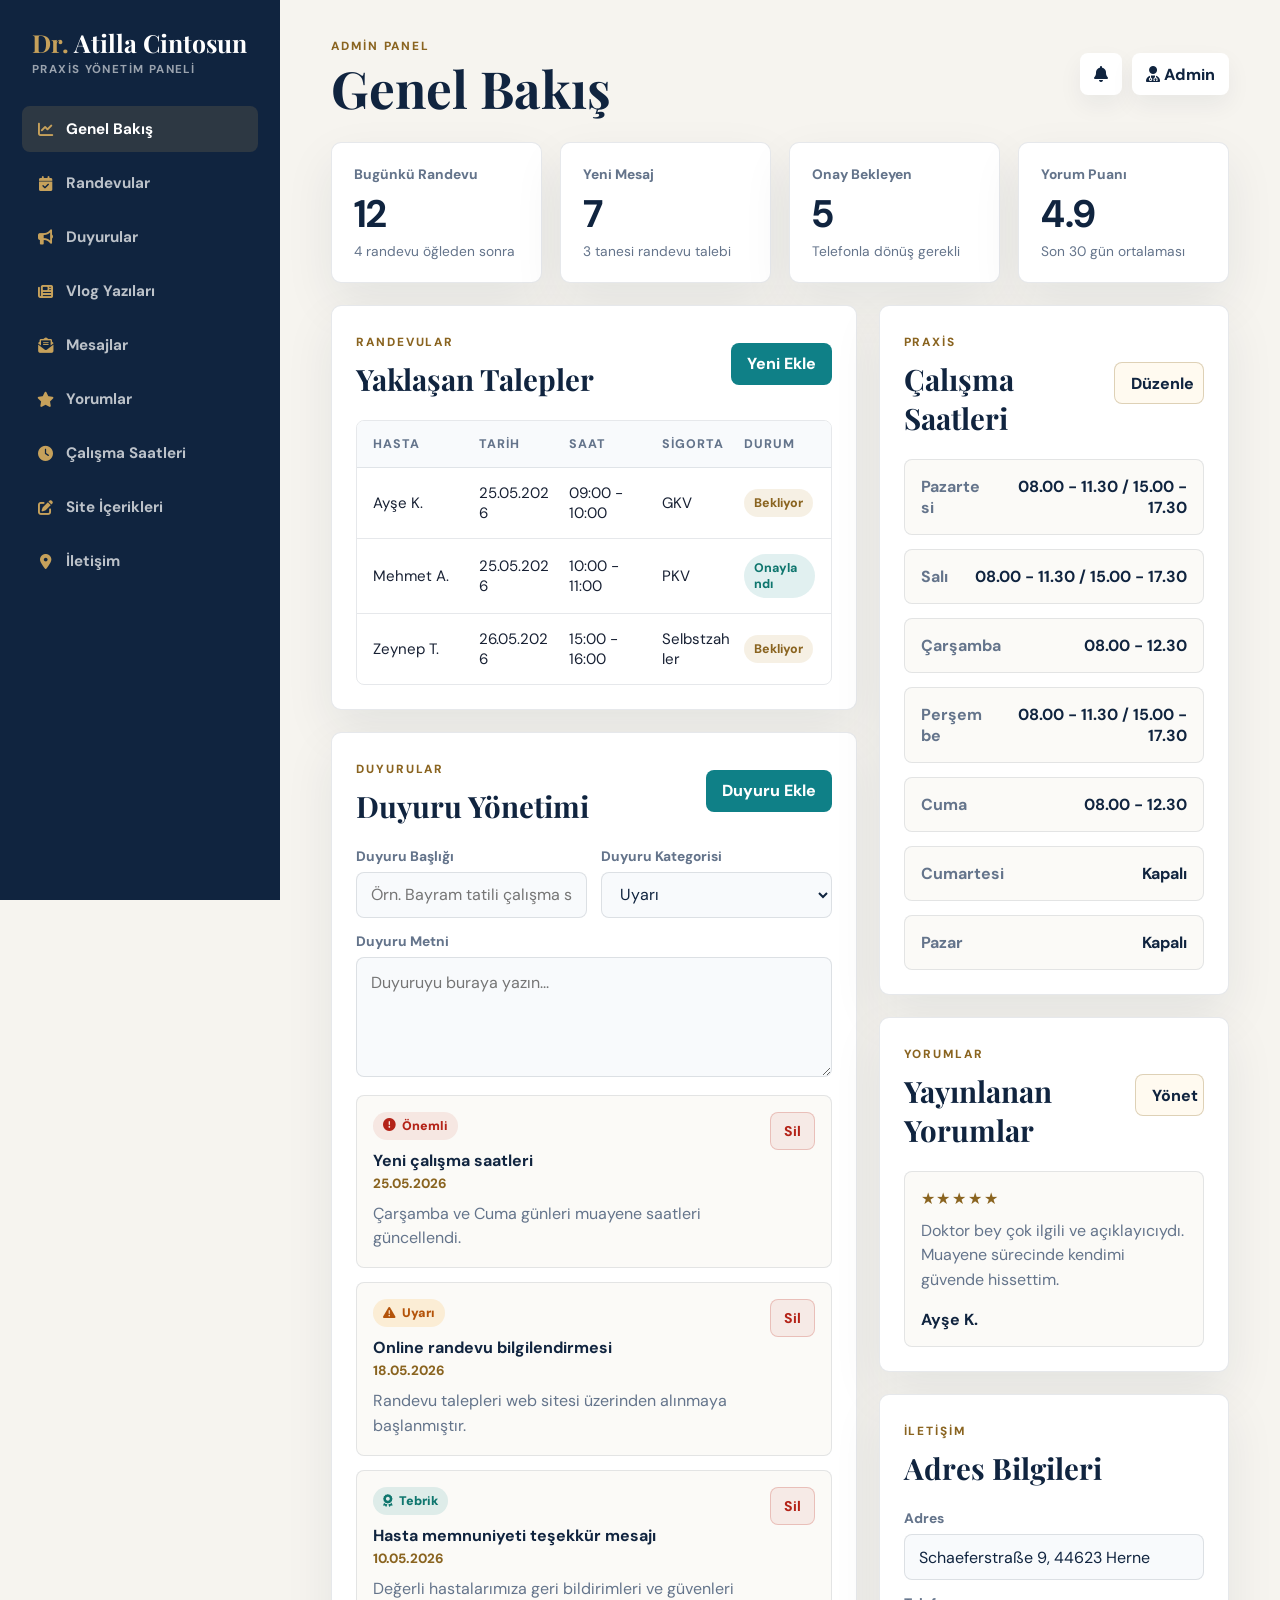
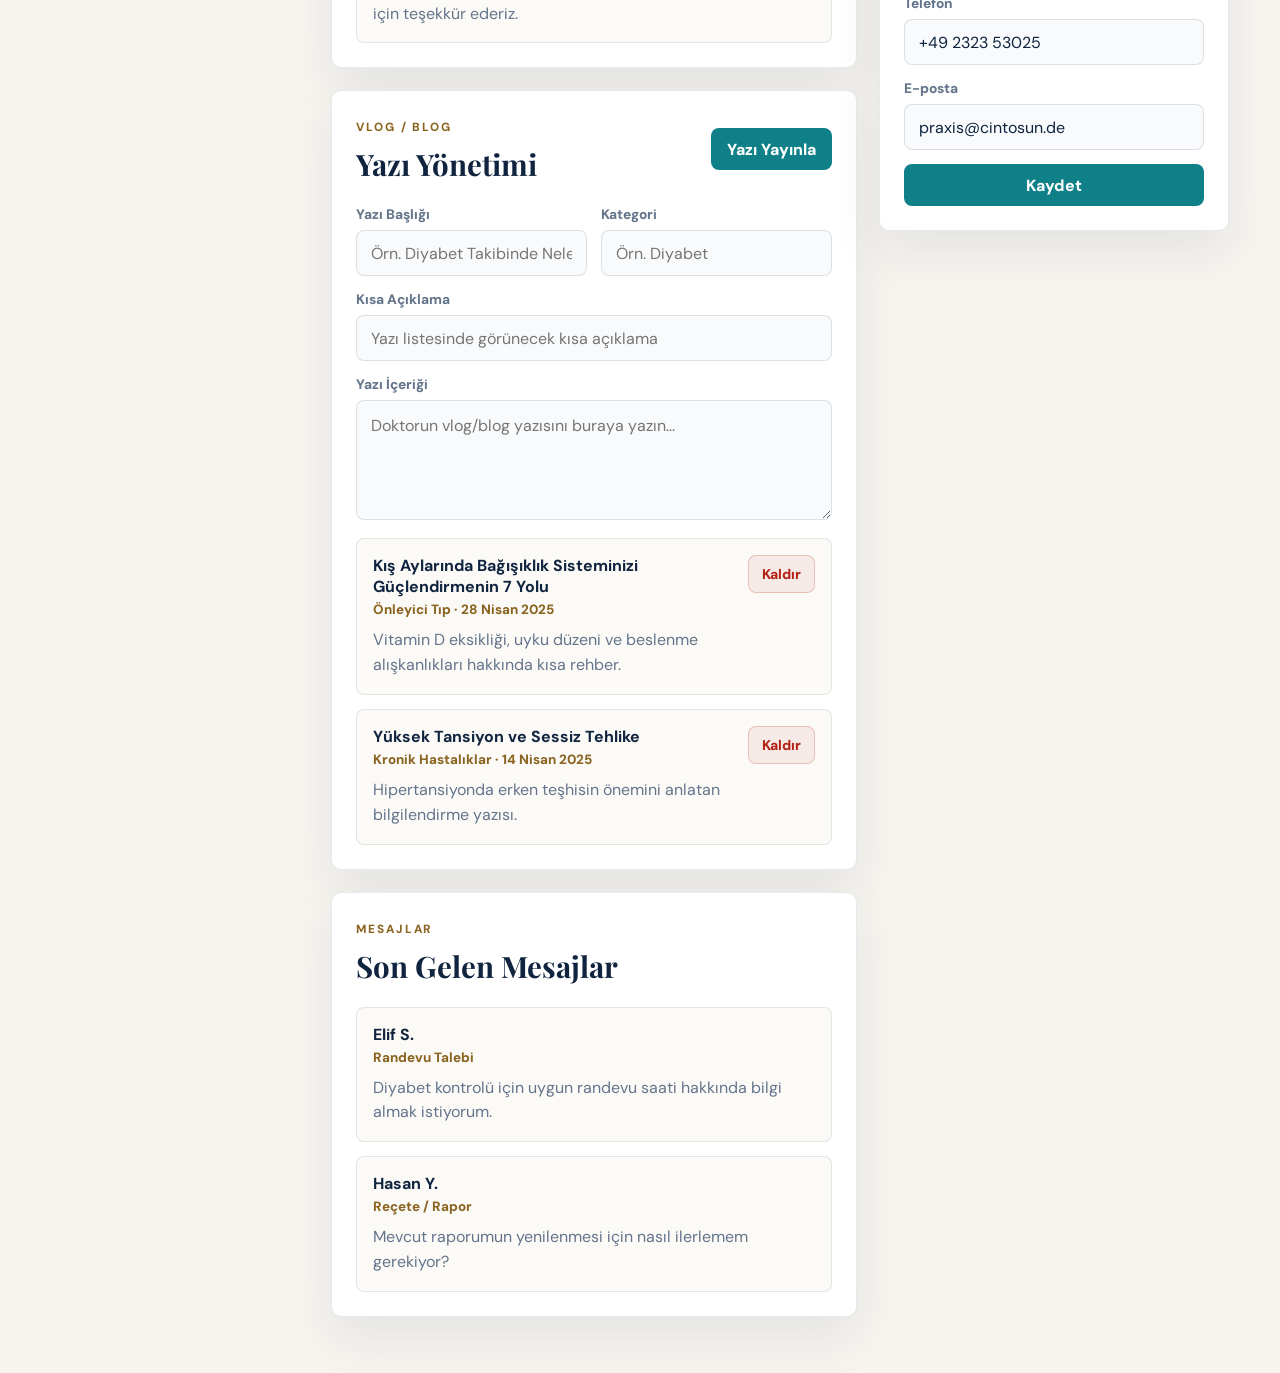
==== adminpanel.html @ 732e3dc1 "Add files via upload" ====
<!DOCTYPE html>
<html lang="tr">
<head>
  <meta charset="UTF-8">
  <meta name="viewport" content="width=device-width, initial-scale=1.0">
  <title>Admin Panel - Dr. Atilla Cintosun</title>
  <link rel="preconnect" href="https://fonts.googleapis.com">
  <link rel="preconnect" href="https://fonts.gstatic.com" crossorigin>
  <link href="https://fonts.googleapis.com/css2?family=Playfair+Display:wght@600;700&family=DM+Sans:wght@400;500;600;700;800&display=swap" rel="stylesheet">
  <link rel="stylesheet" href="https://cdnjs.cloudflare.com/ajax/libs/font-awesome/6.5.0/css/all.min.css">
  <link rel="stylesheet" href="css/adminpanel.css">
</head>
<body>
  <aside class="admin-sidebar">
    <a class="admin-brand" href="#">
      <span>Dr.</span>
      Atilla Cintosun
      <small>Praxis Yönetim Paneli</small>
    </a>

    <nav class="admin-nav" aria-label="Admin navigasyon">
      <a class="active" href="#dashboard"><i class="fa fa-chart-line"></i> Genel Bakış</a>
      <a href="#appointments"><i class="fa fa-calendar-check"></i> Randevular</a>
      <a href="#announcements"><i class="fa fa-bullhorn"></i> Duyurular</a>
      <a href="#vlog-admin"><i class="fa fa-newspaper"></i> Vlog Yazıları</a>
      <a href="#messages"><i class="fa fa-envelope-open-text"></i> Mesajlar</a>
      <a href="#reviews"><i class="fa fa-star"></i> Yorumlar</a>
      <a href="#hours"><i class="fa fa-clock"></i> Çalışma Saatleri</a>
      <a href="#content"><i class="fa fa-pen-to-square"></i> Site İçerikleri</a>
      <a href="#contact"><i class="fa fa-location-dot"></i> İletişim</a>
    </nav>
  </aside>

  <main class="admin-main">
    <header class="admin-topbar">
      <div>
        <span class="admin-kicker">Admin Panel</span>
        <h1>Genel Bakış</h1>
      </div>

      <div class="admin-actions">
        <button type="button"><i class="fa fa-bell"></i></button>
        <button type="button"><i class="fa fa-user-doctor"></i> Admin</button>
      </div>
    </header>

    <section class="stats-grid" id="dashboard">
      <article class="stat-card">
        <span>Bugünkü Randevu</span>
        <strong>12</strong>
        <small>4 randevu öğleden sonra</small>
      </article>

      <article class="stat-card">
        <span>Yeni Mesaj</span>
        <strong>7</strong>
        <small>3 tanesi randevu talebi</small>
      </article>

      <article class="stat-card">
        <span>Onay Bekleyen</span>
        <strong>5</strong>
        <small>Telefonla dönüş gerekli</small>
      </article>

      <article class="stat-card">
        <span>Yorum Puanı</span>
        <strong>4.9</strong>
        <small>Son 30 gün ortalaması</small>
      </article>
    </section>

    <section class="admin-layout">
      <div class="admin-column">
        <section class="panel-card" id="appointments">
          <div class="panel-header">
            <div>
              <span class="admin-kicker">Randevular</span>
              <h2>Yaklaşan Talepler</h2>
            </div>
            <button type="button" class="admin-primary">Yeni Ekle</button>
          </div>

          <div class="appointment-table">
            <div class="table-row table-head">
              <span>Hasta</span>
              <span>Tarih</span>
              <span>Saat</span>
              <span>Sigorta</span>
              <span>Durum</span>
            </div>
            <div class="table-row">
              <span>Ayşe K.</span>
              <span>25.05.2026</span>
              <span>09:00 - 10:00</span>
              <span>GKV</span>
              <span class="status pending">Bekliyor</span>
            </div>
            <div class="table-row">
              <span>Mehmet A.</span>
              <span>25.05.2026</span>
              <span>10:00 - 11:00</span>
              <span>PKV</span>
              <span class="status approved">Onaylandı</span>
            </div>
            <div class="table-row">
              <span>Zeynep T.</span>
              <span>26.05.2026</span>
              <span>15:00 - 16:00</span>
              <span>Selbstzahler</span>
              <span class="status pending">Bekliyor</span>
            </div>
          </div>
        </section>

        <section class="panel-card" id="announcements">
          <div class="panel-header">
            <div>
              <span class="admin-kicker">Duyurular</span>
              <h2>Duyuru Yönetimi</h2>
            </div>
            <button type="button" class="admin-primary">Duyuru Ekle</button>
          </div>

          <form class="admin-form announcement-admin-form">
            <div class="admin-form-grid">
              <label>
                <span>Duyuru Başlığı</span>
                <input type="text" placeholder="Örn. Bayram tatili çalışma saatleri">
              </label>
              <label>
                <span>Duyuru Kategorisi</span>
                <select>
                  <option>Uyarı</option>
                  <option>Önemli</option>
                  <option>Tebrik</option>
                </select>
              </label>
            </div>
            <label>
              <span>Duyuru Metni</span>
              <textarea placeholder="Duyuruyu buraya yazın..."></textarea>
            </label>
          </form>

          <div class="admin-list">
            <article>
              <div>
                <span class="announcement-badge important"><i class="fa fa-circle-exclamation"></i> Önemli</span>
                <strong>Yeni çalışma saatleri</strong>
                <span>25.05.2026</span>
                <p>Çarşamba ve Cuma günleri muayene saatleri güncellendi.</p>
              </div>
              <button type="button" class="danger-btn">Sil</button>
            </article>
            <article>
              <div>
                <span class="announcement-badge warning"><i class="fa fa-triangle-exclamation"></i> Uyarı</span>
                <strong>Online randevu bilgilendirmesi</strong>
                <span>18.05.2026</span>
                <p>Randevu talepleri web sitesi üzerinden alınmaya başlanmıştır.</p>
              </div>
              <button type="button" class="danger-btn">Sil</button>
            </article>
            <article>
              <div>
                <span class="announcement-badge congrats"><i class="fa fa-award"></i> Tebrik</span>
                <strong>Hasta memnuniyeti teşekkür mesajı</strong>
                <span>10.05.2026</span>
                <p>Değerli hastalarımıza geri bildirimleri ve güvenleri için teşekkür ederiz.</p>
              </div>
              <button type="button" class="danger-btn">Sil</button>
            </article>
          </div>
        </section>

        <section class="panel-card" id="vlog-admin">
          <div class="panel-header">
            <div>
              <span class="admin-kicker">Vlog / Blog</span>
              <h2>Yazı Yönetimi</h2>
            </div>
            <button type="button" class="admin-primary">Yazı Yayınla</button>
          </div>

          <form class="admin-form blog-admin-form">
            <div class="admin-form-grid">
              <label>
                <span>Yazı Başlığı</span>
                <input type="text" placeholder="Örn. Diyabet Takibinde Nelere Dikkat Edilmeli?">
              </label>
              <label>
                <span>Kategori</span>
                <input type="text" placeholder="Örn. Diyabet">
              </label>
            </div>
            <label>
              <span>Kısa Açıklama</span>
              <input type="text" placeholder="Yazı listesinde görünecek kısa açıklama">
            </label>
            <label>
              <span>Yazı İçeriği</span>
              <textarea placeholder="Doktorun vlog/blog yazısını buraya yazın..."></textarea>
            </label>
          </form>

          <div class="admin-list">
            <article>
              <div>
                <strong>Kış Aylarında Bağışıklık Sisteminizi Güçlendirmenin 7 Yolu</strong>
                <span>Önleyici Tıp · 28 Nisan 2025</span>
                <p>Vitamin D eksikliği, uyku düzeni ve beslenme alışkanlıkları hakkında kısa rehber.</p>
              </div>
              <button type="button" class="danger-btn">Kaldır</button>
            </article>
            <article>
              <div>
                <strong>Yüksek Tansiyon ve Sessiz Tehlike</strong>
                <span>Kronik Hastalıklar · 14 Nisan 2025</span>
                <p>Hipertansiyonda erken teşhisin önemini anlatan bilgilendirme yazısı.</p>
              </div>
              <button type="button" class="danger-btn">Kaldır</button>
            </article>
          </div>
        </section>

        <section class="panel-card" id="messages">
          <div class="panel-header">
            <div>
              <span class="admin-kicker">Mesajlar</span>
              <h2>Son Gelen Mesajlar</h2>
            </div>
          </div>

          <div class="message-list">
            <article>
              <strong>Elif S.</strong>
              <span>Randevu Talebi</span>
              <p>Diyabet kontrolü için uygun randevu saati hakkında bilgi almak istiyorum.</p>
            </article>
            <article>
              <strong>Hasan Y.</strong>
              <span>Reçete / Rapor</span>
              <p>Mevcut raporumun yenilenmesi için nasıl ilerlemem gerekiyor?</p>
            </article>
          </div>
        </section>
      </div>

      <div class="admin-column">
        <section class="panel-card" id="hours">
          <div class="panel-header">
            <div>
              <span class="admin-kicker">Praxis</span>
              <h2>Çalışma Saatleri</h2>
            </div>
            <button type="button" class="admin-secondary">Düzenle</button>
          </div>

          <div class="hours-admin-list">
            <div><span>Pazartesi</span><strong>08.00 - 11.30 / 15.00 - 17.30</strong></div>
            <div><span>Salı</span><strong>08.00 - 11.30 / 15.00 - 17.30</strong></div>
            <div><span>Çarşamba</span><strong>08.00 - 12.30</strong></div>
            <div><span>Perşembe</span><strong>08.00 - 11.30 / 15.00 - 17.30</strong></div>
            <div><span>Cuma</span><strong>08.00 - 12.30</strong></div>
            <div><span>Cumartesi</span><strong>Kapalı</strong></div>
            <div><span>Pazar</span><strong>Kapalı</strong></div>
          </div>
        </section>

        <section class="panel-card" id="reviews">
          <div class="panel-header">
            <div>
              <span class="admin-kicker">Yorumlar</span>
              <h2>Yayınlanan Yorumlar</h2>
            </div>
            <button type="button" class="admin-secondary">Yönet</button>
          </div>

          <div class="review-admin-card">
            <div class="stars">★★★★★</div>
            <p>Doktor bey çok ilgili ve açıklayıcıydı. Muayene sürecinde kendimi güvende hissettim.</p>
            <strong>Ayşe K.</strong>
          </div>
        </section>

        <section class="panel-card" id="contact">
          <div class="panel-header">
            <div>
              <span class="admin-kicker">İletişim</span>
              <h2>Adres Bilgileri</h2>
            </div>
          </div>

          <form class="admin-form">
            <label>
              <span>Adres</span>
              <input type="text" value="Schaeferstraße 9, 44623 Herne">
            </label>
            <label>
              <span>Telefon</span>
              <input type="text" value="+49 2323 53025">
            </label>
            <label>
              <span>E-posta</span>
              <input type="email" value="praxis@cintosun.de">
            </label>
            <button type="button" class="admin-primary">Kaydet</button>
          </form>
        </section>
      </div>
    </section>
  </main>
</body>
</html>
---- css/adminpanel.css ----
:root {
  --navy: #10243f;
  --navy-2: #1b3154;
  --gold: #8a6420;
  --gold-soft: #c6a15b;
  --teal: #0f8087;
  --bg: #f6f4ef;
  --card: #ffffff;
  --text: #172033;
  --muted: #64748b;
  --line: rgba(16, 36, 63, 0.1);
  --shadow: 0 20px 50px rgba(16, 36, 63, 0.08);
  --shadow-sm: 0 4px 6px -1px rgba(16, 36, 63, 0.08);
  --shadow-md: 0 10px 15px -3px rgba(16, 36, 63, 0.1);
  --radius: 12px;
  --radius-sm: 8px;
  --transition: 200ms ease;
}

[data-theme="dark"] {
  --navy: #f8fafc;
  --navy-2: #f1f5f9;
  --bg: #0f172a;
  --card: #1e293b;
  --text: #f8fafc;
  --muted: #94a3b8;
  --line: #334155;
}

* {
  box-sizing: border-box;
}

html {
  overflow-x: hidden;
}

body {
  margin: 0;
  min-height: 100vh;
  display: grid;
  grid-template-columns: 280px minmax(0, 1fr);
  color: var(--text);
  background: var(--bg);
  font-family: "DM Sans", Arial, sans-serif;
  overflow-x: hidden;
}

button,
input,
select,
textarea,
a {
  min-width: 0;
}

p,
h1,
h2,
h3,
span,
a,
strong,
li {
  overflow-wrap: anywhere;
}

.admin-sidebar {
  position: sticky;
  top: 0;
  height: 100vh;
  padding: 30px 22px;
  background: var(--navy);
  color: #ffffff;
}

.admin-brand {
  display: block;
  padding: 0 10px 30px;
  color: #ffffff;
  font-family: "Playfair Display", serif;
  font-size: 1.55rem;
  font-weight: 700;
  line-height: 1.05;
  text-decoration: none;
}

.admin-brand span {
  color: var(--gold-soft);
}

.admin-brand small {
  display: block;
  margin-top: 8px;
  color: rgba(255, 255, 255, 0.58);
  font-family: "DM Sans", Arial, sans-serif;
  font-size: 0.72rem;
  font-weight: 700;
  letter-spacing: 0.12em;
  text-transform: uppercase;
}

.admin-nav {
  display: grid;
  gap: 8px;
}

.admin-nav a {
  display: flex;
  align-items: center;
  gap: 12px;
  min-height: 46px;
  padding: 0 14px;
  border-radius: 8px;
  color: rgba(255, 255, 255, 0.72);
  text-decoration: none;
  font-size: 0.95rem;
  font-weight: 700;
}

.admin-nav a.active,
.admin-nav a:hover {
  color: #ffffff;
  background: rgba(198, 161, 91, 0.16);
}

.admin-nav i {
  width: 18px;
  color: var(--gold-soft);
  text-align: center;
}

.admin-main {
  min-width: 0;
  padding: 34px clamp(24px, 4vw, 56px) 56px;
}

.admin-topbar {
  display: flex;
  align-items: center;
  justify-content: space-between;
  gap: 24px;
  margin-bottom: 28px;
}

.admin-kicker {
  color: var(--gold);
  font-size: 0.74rem;
  font-weight: 800;
  letter-spacing: 0.16em;
  text-transform: uppercase;
}

.admin-topbar h1,
.panel-header h2 {
  margin: 8px 0 0;
  color: var(--navy);
  font-family: "Playfair Display", serif;
  letter-spacing: 0;
}

.admin-topbar h1 {
  font-size: clamp(2.2rem, 4vw, 4.2rem);
  line-height: 1;
}

.admin-actions {
  display: flex;
  gap: 10px;
}

button {
  font: inherit;
}

.admin-actions button,
.admin-primary,
.admin-secondary {
  min-height: 42px;
  border: 0;
  border-radius: 8px;
  cursor: pointer;
  font-weight: 800;
}

.admin-actions button {
  padding: 0 14px;
  color: var(--navy);
  background: #ffffff;
  box-shadow: 0 10px 24px rgba(16, 36, 63, 0.06);
}

.admin-primary {
  padding: 0 16px;
  color: #ffffff;
  background: var(--teal);
}

.admin-secondary {
  padding: 0 16px;
  color: var(--navy);
  border: 1px solid rgba(138, 100, 32, 0.28);
  background: #fffaf0;
}

.stats-grid {
  display: grid;
  grid-template-columns: repeat(4, minmax(0, 1fr));
  gap: 18px;
  margin-bottom: 22px;
}

.stat-card,
.panel-card {
  border: 1px solid var(--line);
  border-radius: 10px;
  background: var(--card);
  box-shadow: var(--shadow);
}

.stat-card {
  padding: 22px;
}

.stat-card span,
.stat-card small {
  display: block;
  color: var(--muted);
}

.stat-card span {
  font-size: 0.86rem;
  font-weight: 800;
}

.stat-card strong {
  display: block;
  margin: 12px 0 8px;
  color: var(--navy);
  font-size: clamp(2rem, 3vw, 3.1rem);
  line-height: 1;
}

.stat-card small {
  font-size: 0.86rem;
}

.admin-layout {
  display: grid;
  grid-template-columns: minmax(0, 1.2fr) minmax(340px, 0.8fr);
  gap: 22px;
  align-items: start;
}

.admin-column {
  display: grid;
  gap: 22px;
}

.panel-card {
  padding: 24px;
}

.panel-header {
  display: flex;
  align-items: center;
  justify-content: space-between;
  gap: 16px;
  margin-bottom: 22px;
}

.panel-header h2 {
  font-size: clamp(1.55rem, 2.3vw, 2.35rem);
}

.appointment-table {
  display: grid;
  overflow-x: auto;
  -webkit-overflow-scrolling: touch;
  border: 1px solid var(--line);
  border-radius: 8px;
}

.table-row {
  display: grid;
  grid-template-columns: 1.2fr 1fr 1.05fr 0.9fr 0.9fr;
  gap: 12px;
  align-items: center;
  padding: 15px 16px;
  border-bottom: 1px solid var(--line);
  font-size: 0.94rem;
}

.table-row:last-child {
  border-bottom: 0;
}

.table-head {
  color: var(--muted);
  background: #f8fafc;
  font-size: 0.78rem;
  font-weight: 800;
  letter-spacing: 0.08em;
  text-transform: uppercase;
}

.status {
  width: fit-content;
  padding: 6px 10px;
  border-radius: 999px;
  font-size: 0.78rem;
  font-weight: 800;
}

.status.pending {
  color: #8a6420;
  background: rgba(198, 161, 91, 0.16);
}

.status.approved {
  color: #0f766e;
  background: rgba(15, 128, 135, 0.12);
}

.message-list,
.hours-admin-list {
  display: grid;
  gap: 14px;
}

.message-list article,
.hours-admin-list div,
.review-admin-card {
  padding: 16px;
  border: 1px solid var(--line);
  border-radius: 8px;
  background: #fbfaf7;
}

.message-list strong,
.message-list span {
  display: block;
}

.message-list strong {
  color: var(--navy);
}

.message-list span {
  margin-top: 4px;
  color: var(--gold);
  font-size: 0.84rem;
  font-weight: 800;
}

.message-list p,
.review-admin-card p {
  margin: 10px 0 0;
  color: var(--muted);
  line-height: 1.55;
}

.hours-admin-list div {
  display: flex;
  align-items: center;
  justify-content: space-between;
  gap: 14px;
}

.hours-admin-list span {
  color: var(--muted);
  font-weight: 700;
}

.hours-admin-list strong {
  color: var(--navy);
  text-align: right;
}

.stars {
  color: var(--gold);
  letter-spacing: 0.12em;
}

.review-admin-card strong {
  display: block;
  margin-top: 16px;
  color: var(--navy);
}

.admin-form {
  display: grid;
  gap: 14px;
}

.admin-form label {
  display: grid;
  gap: 7px;
}

.admin-form label span {
  color: var(--muted);
  font-size: 0.86rem;
  font-weight: 800;
}

.admin-form input,
.admin-form select {
  width: 100%;
  min-height: 46px;
  padding: 0 14px;
  border: 1px solid rgba(16, 36, 63, 0.12);
  border-radius: 8px;
  outline: none;
  color: var(--navy);
  background: #f8fafc;
  font: inherit;
}

.admin-form select {
  cursor: pointer;
}

.admin-form textarea {
  width: 100%;
  min-height: 120px;
  resize: vertical;
  padding: 13px 14px;
  border: 1px solid rgba(16, 36, 63, 0.12);
  border-radius: 8px;
  outline: none;
  color: var(--navy);
  background: #f8fafc;
  font: inherit;
  line-height: 1.55;
}

.admin-form input:focus,
.admin-form select:focus,
.admin-form textarea:focus {
  border-color: var(--gold);
  background: #ffffff;
  box-shadow: 0 0 0 4px rgba(138, 100, 32, 0.12);
}

.admin-form-grid {
  display: grid;
  grid-template-columns: repeat(2, minmax(0, 1fr));
  gap: 14px;
}

.announcement-admin-form,
.blog-admin-form {
  margin-bottom: 18px;
}

.admin-list {
  display: grid;
  gap: 14px;
}

.admin-list article {
  display: grid;
  grid-template-columns: minmax(0, 1fr) auto;
  gap: 16px;
  align-items: start;
  padding: 16px;
  border: 1px solid var(--line);
  border-radius: 8px;
  background: #fbfaf7;
}

.admin-list strong,
.admin-list span {
  display: block;
}

.admin-list strong {
  color: var(--navy);
}

.admin-list span {
  margin-top: 4px;
  color: var(--gold);
  font-size: 0.84rem;
  font-weight: 800;
}

.admin-list .announcement-badge {
  width: fit-content;
  display: inline-flex;
  align-items: center;
  gap: 7px;
  margin: 0 0 10px;
  padding: 6px 10px;
  border-radius: 999px;
  font-size: 0.78rem;
  font-weight: 900;
}

.announcement-badge.warning {
  color: #b45309;
  background: rgba(245, 158, 11, 0.14);
}

.announcement-badge.important {
  color: #b42318;
  background: rgba(192, 57, 43, 0.1);
}

.announcement-badge.congrats {
  color: #0f766e;
  background: rgba(15, 128, 135, 0.12);
}

.admin-list p {
  margin: 10px 0 0;
  color: var(--muted);
  line-height: 1.55;
}

.danger-btn {
  min-height: 38px;
  padding: 0 13px;
  border: 1px solid rgba(192, 57, 43, 0.24);
  border-radius: 8px;
  color: #b42318;
  background: rgba(192, 57, 43, 0.08);
  cursor: pointer;
  font: inherit;
  font-size: 0.88rem;
  font-weight: 800;
}

.danger-btn:hover {
  color: #ffffff;
  background: #b42318;
}

@media (max-width: 1100px) {
  body {
    grid-template-columns: 1fr;
  }

  .admin-sidebar {
    position: static;
    height: auto;
  }

  .admin-nav {
    grid-template-columns: repeat(auto-fit, minmax(170px, 1fr));
  }

  .stats-grid,
  .admin-layout {
    grid-template-columns: repeat(2, minmax(0, 1fr));
  }
}

@media (max-width: 760px) {
  .admin-main {
    padding: 26px 18px 42px;
  }

  .admin-topbar,
  .panel-header {
    align-items: flex-start;
    flex-direction: column;
  }

  .admin-nav,
  .stats-grid,
  .admin-layout {
    grid-template-columns: 1fr;
  }

  .appointment-table {
    /* Mobil için yatay scroll tetikleyici */
  }

  .table-row {
    min-width: 600px;
  }

  .hours-admin-list div {
    align-items: flex-start;
    flex-direction: column;
  }

  .hours-admin-list strong {
    text-align: left;
  }

  .admin-form-grid,
  .admin-list article {
    grid-template-columns: 1fr;
  }
}

@media (max-width: 520px) {
  .admin-sidebar {
    padding: 24px 16px;
  }

  .admin-brand {
    padding-inline: 4px;
  }

  .admin-actions {
    width: 100%;
    flex-wrap: wrap;
  }

  .admin-actions button {
    flex: 1 1 140px;
  }

  .panel-card,
  .stat-card {
    padding: 18px;
  }

  .table-row {
    min-width: 540px;
  }

  .admin-nav a {
    font-size: 0.88rem;
  }

  .danger-btn,
  .admin-primary,
  .admin-secondary {
    width: 100%;
  }
}
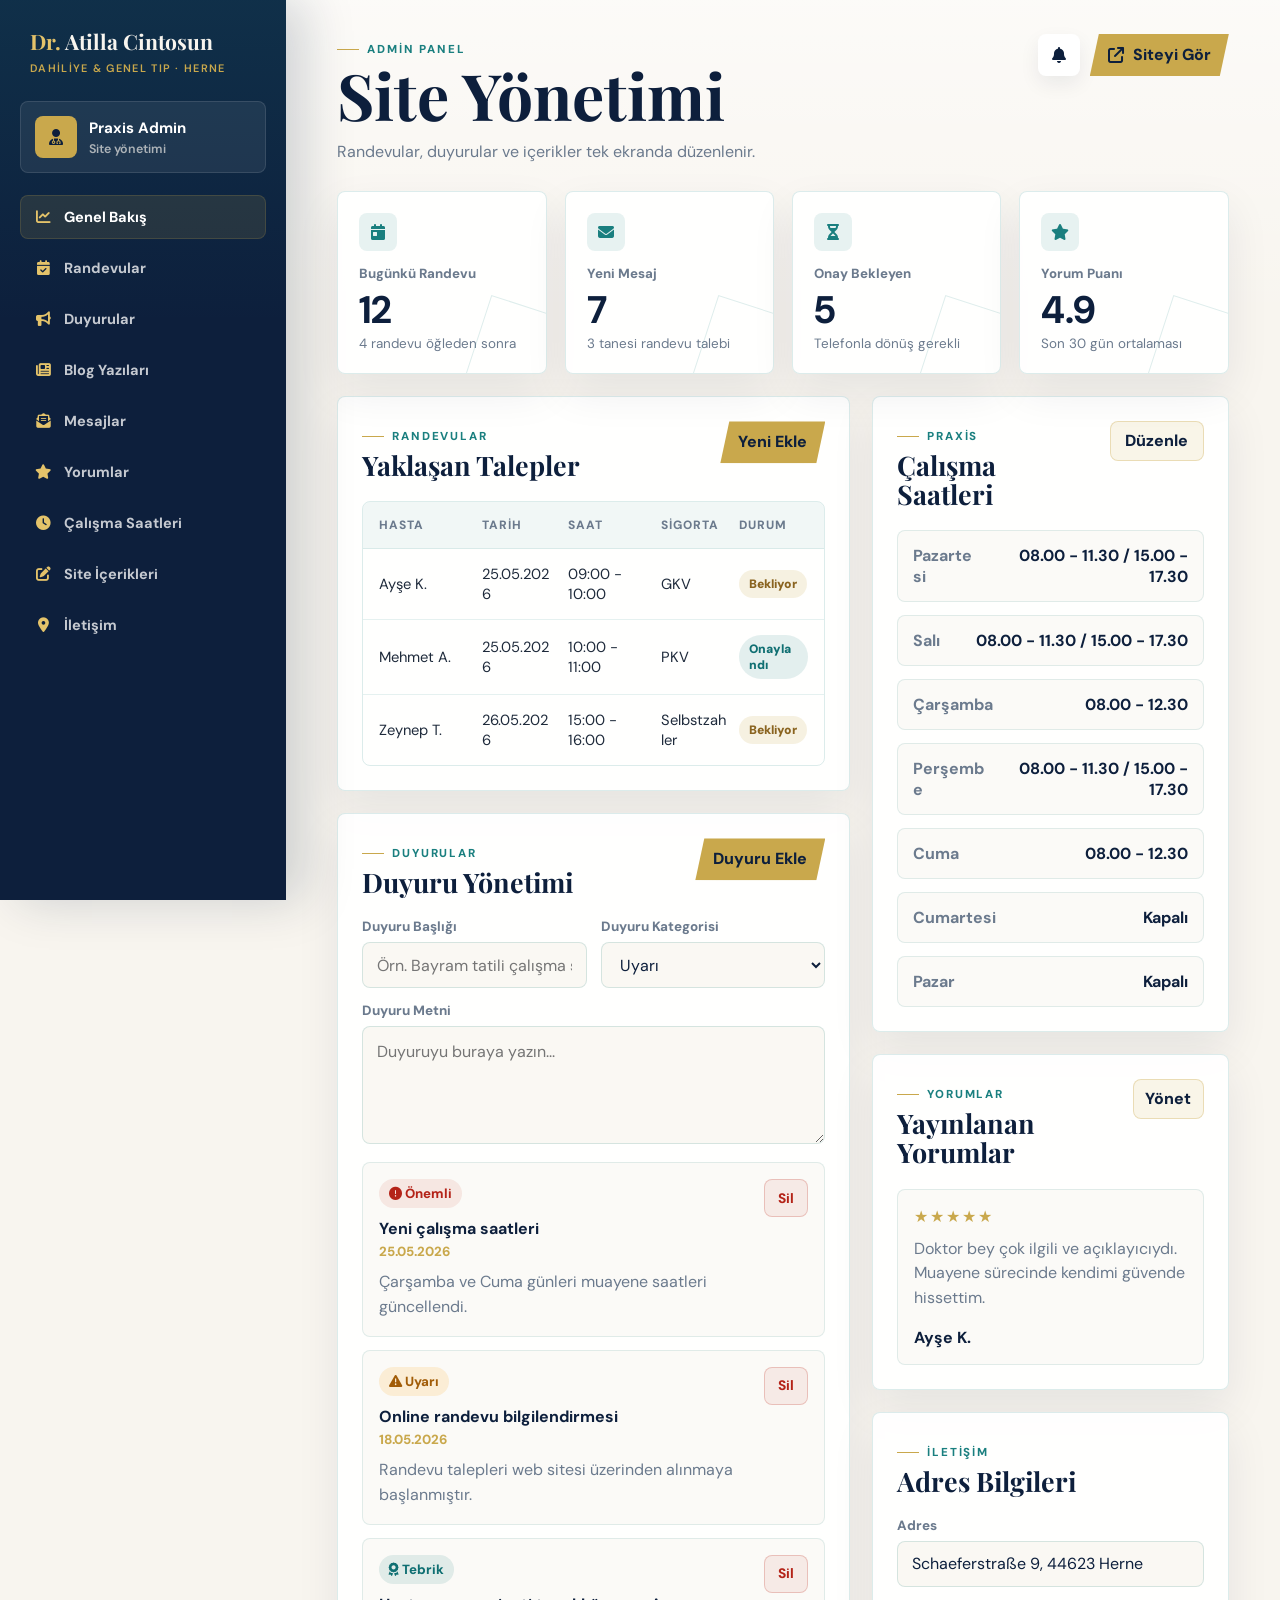
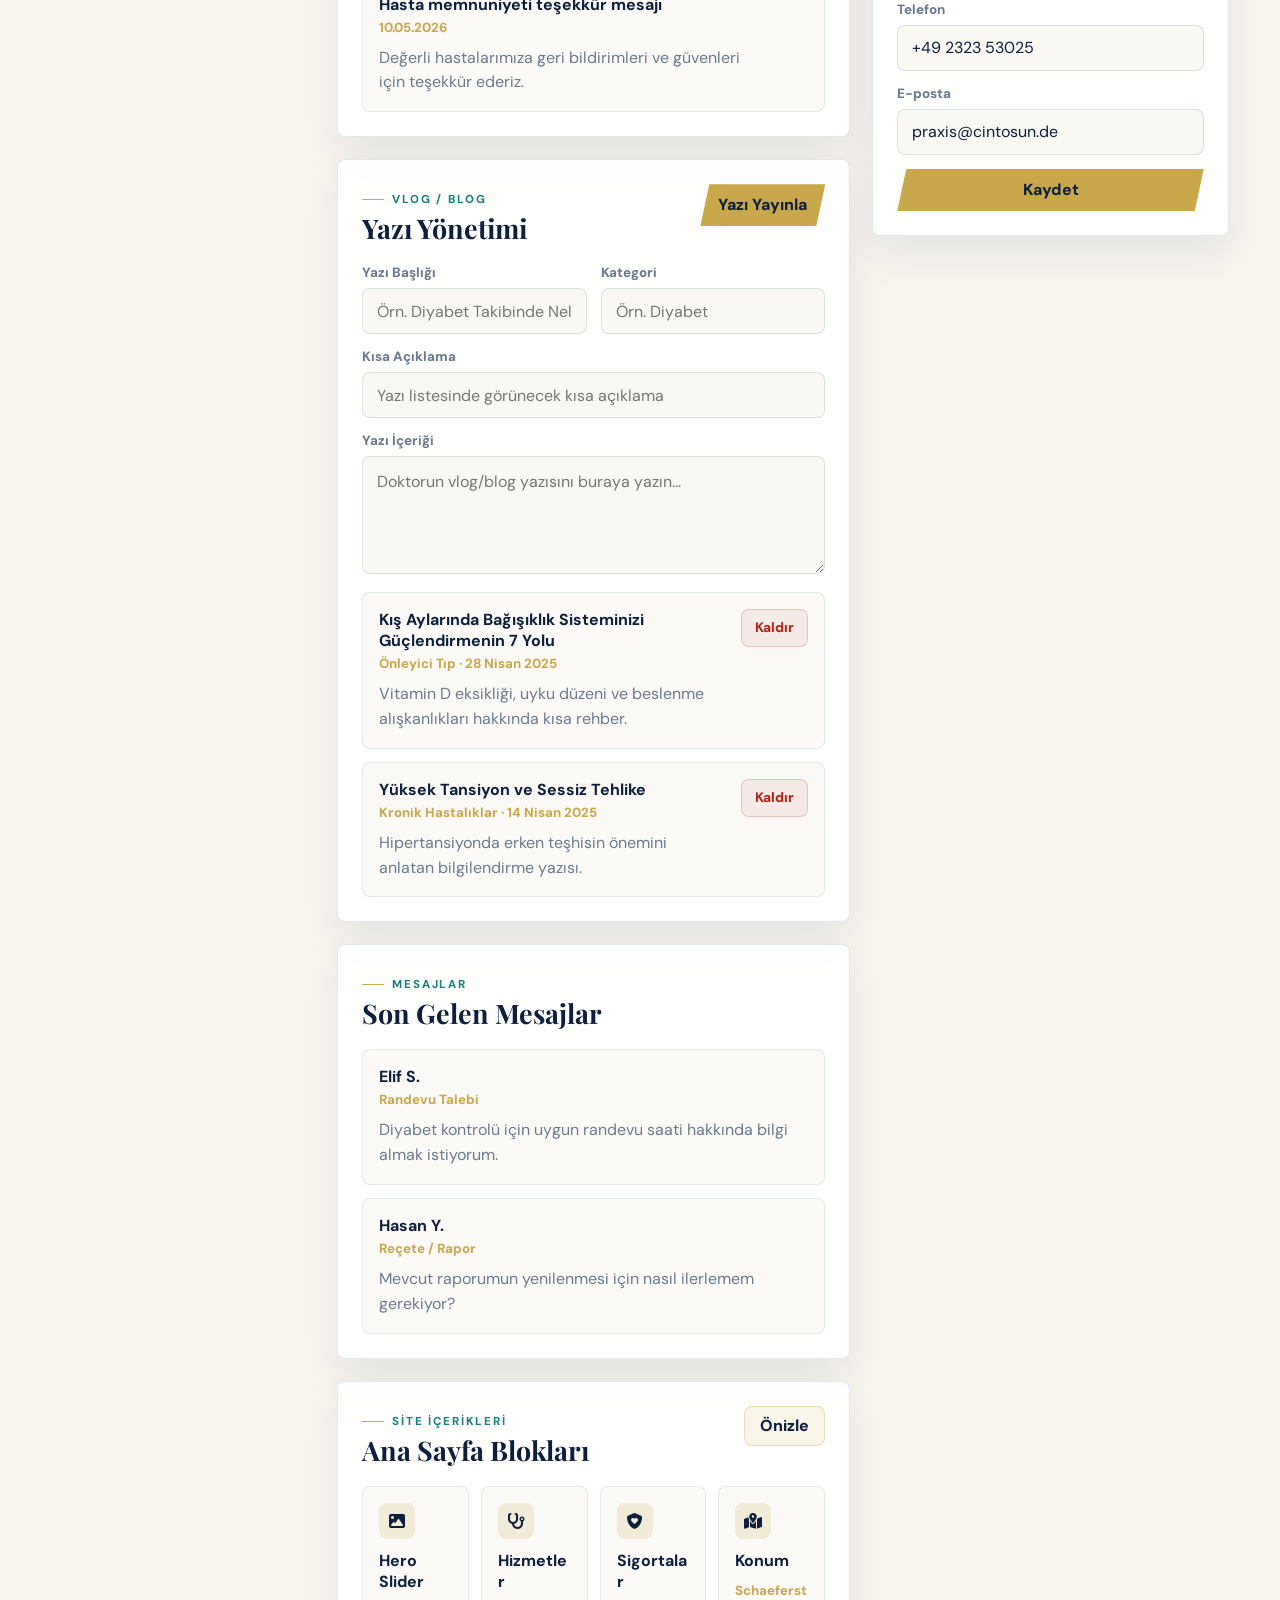
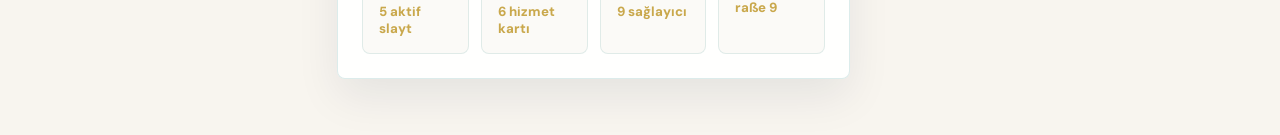
==== commit cc305e40: "Add files via upload" ====
--- a/adminpanel.html
+++ b/adminpanel.html
@@ -8,21 +8,29 @@
   <link rel="preconnect" href="https://fonts.gstatic.com" crossorigin>
   <link href="https://fonts.googleapis.com/css2?family=Playfair+Display:wght@600;700&family=DM+Sans:wght@400;500;600;700;800&display=swap" rel="stylesheet">
   <link rel="stylesheet" href="https://cdnjs.cloudflare.com/ajax/libs/font-awesome/6.5.0/css/all.min.css">
+  <link rel="stylesheet" href="css/reset.css">
   <link rel="stylesheet" href="css/adminpanel.css">
 </head>
 <body>
   <aside class="admin-sidebar">
-    <a class="admin-brand" href="#">
-      <span>Dr.</span>
-      Atilla Cintosun
-      <small>Praxis Yönetim Paneli</small>
+    <a class="admin-brand" href="index.html">
+      <span class="brand-title"><span>Dr.</span> Atilla Cintosun</span>
+      <small>Dahiliye &amp; Genel Tıp · Herne</small>
     </a>
+
+    <div class="admin-profile">
+      <div class="profile-icon"><i class="fa fa-user-doctor"></i></div>
+      <div>
+        <strong>Praxis Admin</strong>
+        <span>Site yönetimi</span>
+      </div>
+    </div>
 
     <nav class="admin-nav" aria-label="Admin navigasyon">
       <a class="active" href="#dashboard"><i class="fa fa-chart-line"></i> Genel Bakış</a>
       <a href="#appointments"><i class="fa fa-calendar-check"></i> Randevular</a>
       <a href="#announcements"><i class="fa fa-bullhorn"></i> Duyurular</a>
-      <a href="#vlog-admin"><i class="fa fa-newspaper"></i> Vlog Yazıları</a>
+      <a href="#vlog-admin"><i class="fa fa-newspaper"></i> Blog Yazıları</a>
       <a href="#messages"><i class="fa fa-envelope-open-text"></i> Mesajlar</a>
       <a href="#reviews"><i class="fa fa-star"></i> Yorumlar</a>
       <a href="#hours"><i class="fa fa-clock"></i> Çalışma Saatleri</a>
@@ -35,35 +43,40 @@
     <header class="admin-topbar">
       <div>
         <span class="admin-kicker">Admin Panel</span>
-        <h1>Genel Bakış</h1>
+        <h1>Site Yönetimi</h1>
+        <p>Randevular, duyurular ve içerikler tek ekranda düzenlenir.</p>
       </div>
 
       <div class="admin-actions">
-        <button type="button"><i class="fa fa-bell"></i></button>
-        <button type="button"><i class="fa fa-user-doctor"></i> Admin</button>
+        <button type="button" aria-label="Bildirimler"><i class="fa fa-bell"></i></button>
+        <a class="site-preview" href="index.html"><i class="fa fa-arrow-up-right-from-square"></i> Siteyi Gör</a>
       </div>
     </header>
 
     <section class="stats-grid" id="dashboard">
       <article class="stat-card">
+        <i class="fa fa-calendar-day"></i>
         <span>Bugünkü Randevu</span>
         <strong>12</strong>
         <small>4 randevu öğleden sonra</small>
       </article>
 
       <article class="stat-card">
+        <i class="fa fa-envelope"></i>
         <span>Yeni Mesaj</span>
         <strong>7</strong>
         <small>3 tanesi randevu talebi</small>
       </article>
 
       <article class="stat-card">
+        <i class="fa fa-hourglass-half"></i>
         <span>Onay Bekleyen</span>
         <strong>5</strong>
         <small>Telefonla dönüş gerekli</small>
       </article>
 
       <article class="stat-card">
+        <i class="fa fa-star"></i>
         <span>Yorum Puanı</span>
         <strong>4.9</strong>
         <small>Son 30 gün ortalaması</small>
@@ -245,6 +258,39 @@
             </article>
           </div>
         </section>
+
+        <section class="panel-card" id="content">
+          <div class="panel-header">
+            <div>
+              <span class="admin-kicker">Site İçerikleri</span>
+              <h2>Ana Sayfa Blokları</h2>
+            </div>
+            <button type="button" class="admin-secondary">Önizle</button>
+          </div>
+
+          <div class="content-admin-grid">
+            <article>
+              <i class="fa fa-image"></i>
+              <strong>Hero Slider</strong>
+              <span>5 aktif slayt</span>
+            </article>
+            <article>
+              <i class="fa fa-stethoscope"></i>
+              <strong>Hizmetler</strong>
+              <span>6 hizmet kartı</span>
+            </article>
+            <article>
+              <i class="fa fa-shield-heart"></i>
+              <strong>Sigortalar</strong>
+              <span>9 sağlayıcı</span>
+            </article>
+            <article>
+              <i class="fa fa-map-location-dot"></i>
+              <strong>Konum</strong>
+              <span>Schaeferstraße 9</span>
+            </article>
+          </div>
+        </section>
       </div>
 
       <div class="admin-column">
@@ -312,4 +358,4 @@
     </section>
   </main>
 </body>
-</html>+</html>
--- a/css/adminpanel.css
+++ b/css/adminpanel.css
@@ -1,34 +1,12 @@
 :root {
-  --navy: #10243f;
-  --navy-2: #1b3154;
-  --gold: #8a6420;
-  --gold-soft: #c6a15b;
-  --teal: #0f8087;
-  --bg: #f6f4ef;
-  --card: #ffffff;
-  --text: #172033;
-  --muted: #64748b;
-  --line: rgba(16, 36, 63, 0.1);
-  --shadow: 0 20px 50px rgba(16, 36, 63, 0.08);
-  --shadow-sm: 0 4px 6px -1px rgba(16, 36, 63, 0.08);
-  --shadow-md: 0 10px 15px -3px rgba(16, 36, 63, 0.1);
-  --radius: 12px;
-  --radius-sm: 8px;
-  --transition: 200ms ease;
-}
-
-[data-theme="dark"] {
-  --navy: #f8fafc;
-  --navy-2: #f1f5f9;
-  --bg: #0f172a;
-  --card: #1e293b;
-  --text: #f8fafc;
-  --muted: #94a3b8;
-  --line: #334155;
-}
-
-* {
-  box-sizing: border-box;
+  --admin-bg: #f8f5ef;
+  --admin-card: #ffffff;
+  --admin-ink: #1e2a3b;
+  --admin-muted: #6b7a8d;
+  --admin-border: rgba(26, 127, 127, 0.15);
+  --admin-shadow: 0 18px 44px rgba(13, 31, 60, 0.08);
+  --admin-shadow-sm: 0 8px 20px rgba(13, 31, 60, 0.07);
+  --admin-radius: 8px;
 }
 
 html {
@@ -36,171 +14,253 @@
 }
 
 body {
-  margin: 0;
   min-height: 100vh;
   display: grid;
-  grid-template-columns: 280px minmax(0, 1fr);
-  color: var(--text);
-  background: var(--bg);
+  grid-template-columns: 286px minmax(0, 1fr);
+  color: var(--admin-ink);
+  background:
+    linear-gradient(180deg, rgba(255, 255, 255, 0.56), rgba(255, 255, 255, 0) 320px),
+    var(--admin-bg);
   font-family: "DM Sans", Arial, sans-serif;
   overflow-x: hidden;
 }
 
-button,
-input,
-select,
-textarea,
-a {
-  min-width: 0;
-}
-
-p,
-h1,
-h2,
-h3,
-span,
-a,
-strong,
-li {
-  overflow-wrap: anywhere;
+button {
+  font: inherit;
 }
 
 .admin-sidebar {
   position: sticky;
   top: 0;
   height: 100vh;
-  padding: 30px 22px;
-  background: var(--navy);
-  color: #ffffff;
+  padding: 26px 20px;
+  background:
+    linear-gradient(180deg, rgba(35, 168, 168, 0.12), transparent 36%),
+    var(--navy);
+  color: var(--white);
+  box-shadow: 18px 0 48px rgba(13, 31, 60, 0.18);
+  overflow-y: auto;
 }
 
 .admin-brand {
-  display: block;
-  padding: 0 10px 30px;
-  color: #ffffff;
+  display: grid;
+  gap: 7px;
+  padding: 4px 10px 22px;
+  color: var(--cream);
+  text-decoration: none;
+}
+
+.brand-title {
   font-family: "Playfair Display", serif;
-  font-size: 1.55rem;
+  font-size: 1.32rem;
   font-weight: 700;
-  line-height: 1.05;
-  text-decoration: none;
-}
-
-.admin-brand span {
-  color: var(--gold-soft);
+  line-height: 1.12;
+}
+
+.brand-title span {
+  color: var(--gold-light);
 }
 
 .admin-brand small {
-  display: block;
-  margin-top: 8px;
-  color: rgba(255, 255, 255, 0.58);
-  font-family: "DM Sans", Arial, sans-serif;
-  font-size: 0.72rem;
-  font-weight: 700;
+  color: var(--gold);
+  font-size: 0.68rem;
+  font-weight: 600;
   letter-spacing: 0.12em;
+  line-height: 1.35;
   text-transform: uppercase;
 }
 
-.admin-nav {
-  display: grid;
-  gap: 8px;
-}
-
-.admin-nav a {
+.admin-profile {
   display: flex;
   align-items: center;
   gap: 12px;
-  min-height: 46px;
-  padding: 0 14px;
-  border-radius: 8px;
-  color: rgba(255, 255, 255, 0.72);
+  margin: 4px 0 22px;
+  padding: 14px;
+  border: 1px solid rgba(255, 255, 255, 0.11);
+  border-radius: var(--admin-radius);
+  background: rgba(255, 255, 255, 0.07);
+}
+
+.profile-icon {
+  width: 42px;
+  height: 42px;
+  display: grid;
+  place-items: center;
+  flex: 0 0 auto;
+  border-radius: var(--admin-radius);
+  color: var(--navy);
+  background: var(--gold);
+}
+
+.admin-profile strong,
+.admin-profile span {
+  display: block;
+}
+
+.admin-profile strong {
+  color: var(--white);
+  font-size: 0.94rem;
+}
+
+.admin-profile span {
+  margin-top: 3px;
+  color: rgba(248, 245, 239, 0.66);
+  font-size: 0.78rem;
+  font-weight: 600;
+}
+
+.admin-nav {
+  display: grid;
+  gap: 7px;
+}
+
+.admin-nav a {
+  min-height: 44px;
+  display: flex;
+  align-items: center;
+  gap: 12px;
+  padding: 0 13px;
+  border: 1px solid transparent;
+  border-radius: var(--admin-radius);
+  color: rgba(255, 255, 255, 0.76);
   text-decoration: none;
-  font-size: 0.95rem;
+  font-size: 0.91rem;
   font-weight: 700;
-}
-
-.admin-nav a.active,
+  transition: background 0.2s ease, border-color 0.2s ease, color 0.2s ease, transform 0.2s ease;
+}
+
+.admin-nav a:hover,
+.admin-nav a.active {
+  color: var(--white);
+  border-color: rgba(201, 168, 76, 0.18);
+  background: rgba(201, 168, 76, 0.13);
+}
+
 .admin-nav a:hover {
-  color: #ffffff;
-  background: rgba(198, 161, 91, 0.16);
+  transform: translateX(2px);
 }
 
 .admin-nav i {
   width: 18px;
-  color: var(--gold-soft);
+  flex: 0 0 18px;
+  color: var(--gold-light);
   text-align: center;
 }
 
 .admin-main {
   min-width: 0;
-  padding: 34px clamp(24px, 4vw, 56px) 56px;
+  padding: 34px clamp(22px, 4vw, 56px) 56px;
 }
 
 .admin-topbar {
   display: flex;
-  align-items: center;
+  align-items: flex-start;
   justify-content: space-between;
   gap: 24px;
-  margin-bottom: 28px;
+  margin-bottom: 26px;
 }
 
 .admin-kicker {
-  color: var(--gold);
-  font-size: 0.74rem;
+  display: inline-flex;
+  align-items: center;
+  gap: 8px;
+  color: var(--teal);
+  font-size: 0.72rem;
   font-weight: 800;
   letter-spacing: 0.16em;
   text-transform: uppercase;
 }
 
+.admin-kicker::before {
+  content: "";
+  width: 22px;
+  height: 1px;
+  background: var(--gold);
+}
+
 .admin-topbar h1,
 .panel-header h2 {
-  margin: 8px 0 0;
+  margin: 7px 0 0;
   color: var(--navy);
   font-family: "Playfair Display", serif;
   letter-spacing: 0;
 }
 
 .admin-topbar h1 {
-  font-size: clamp(2.2rem, 4vw, 4.2rem);
-  line-height: 1;
+  font-size: clamp(2.35rem, 5vw, 4.7rem);
+  line-height: 0.96;
+}
+
+.admin-topbar p {
+  max-width: 580px;
+  margin: 14px 0 0;
+  color: var(--text-muted);
+  font-size: 1rem;
+  line-height: 1.6;
 }
 
 .admin-actions {
   display: flex;
+  align-items: center;
   gap: 10px;
-}
-
-button {
-  font: inherit;
+  flex: 0 0 auto;
 }
 
 .admin-actions button,
+.site-preview,
 .admin-primary,
+.admin-secondary,
+.danger-btn {
+  min-height: 42px;
+  display: inline-flex;
+  align-items: center;
+  justify-content: center;
+  gap: 9px;
+  border: 0;
+  cursor: pointer;
+  text-decoration: none;
+  font-weight: 800;
+  line-height: 1;
+  transition: transform 0.2s ease, box-shadow 0.2s ease, background 0.2s ease, color 0.2s ease;
+}
+
+.admin-actions button {
+  width: 42px;
+  color: var(--navy);
+  border-radius: var(--admin-radius);
+  background: var(--white);
+  box-shadow: var(--admin-shadow-sm);
+}
+
+.site-preview,
+.admin-primary {
+  padding: 0 18px;
+  color: var(--navy);
+  background: var(--gold);
+  clip-path: polygon(9px 0, 100% 0, calc(100% - 9px) 100%, 0 100%);
+  box-shadow: 0 14px 28px rgba(201, 168, 76, 0.2);
+}
+
 .admin-secondary {
-  min-height: 42px;
-  border: 0;
-  border-radius: 8px;
-  cursor: pointer;
-  font-weight: 800;
-}
-
-.admin-actions button {
-  padding: 0 14px;
-  color: var(--navy);
-  background: #ffffff;
-  box-shadow: 0 10px 24px rgba(16, 36, 63, 0.06);
-}
-
-.admin-primary {
-  padding: 0 16px;
-  color: #ffffff;
+  min-height: 40px;
+  padding: 0 15px;
+  border: 1px solid rgba(201, 168, 76, 0.32);
+  border-radius: var(--admin-radius);
+  color: var(--navy);
+  background: rgba(201, 168, 76, 0.12);
+}
+
+.admin-actions button:hover,
+.site-preview:hover,
+.admin-primary:hover,
+.admin-secondary:hover {
+  transform: translateY(-1px);
+}
+
+.site-preview:hover,
+.admin-primary:hover {
+  color: var(--white);
   background: var(--teal);
-}
-
-.admin-secondary {
-  padding: 0 16px;
-  color: var(--navy);
-  border: 1px solid rgba(138, 100, 32, 0.28);
-  background: #fffaf0;
 }
 
 .stats-grid {
@@ -212,42 +272,66 @@
 
 .stat-card,
 .panel-card {
-  border: 1px solid var(--line);
-  border-radius: 10px;
-  background: var(--card);
-  box-shadow: var(--shadow);
+  border: 1px solid var(--admin-border);
+  border-radius: var(--admin-radius);
+  background: rgba(255, 255, 255, 0.92);
+  box-shadow: var(--admin-shadow);
 }
 
 .stat-card {
-  padding: 22px;
+  position: relative;
+  min-height: 154px;
+  padding: 21px;
+  overflow: hidden;
+}
+
+.stat-card::after {
+  content: "";
+  position: absolute;
+  inset: auto -34px -44px auto;
+  width: 108px;
+  height: 108px;
+  border: 1px solid rgba(26, 127, 127, 0.14);
+  transform: rotate(18deg);
+}
+
+.stat-card i {
+  width: 38px;
+  height: 38px;
+  display: grid;
+  place-items: center;
+  margin-bottom: 14px;
+  border-radius: var(--admin-radius);
+  color: var(--teal);
+  background: rgba(26, 127, 127, 0.1);
 }
 
 .stat-card span,
 .stat-card small {
   display: block;
-  color: var(--muted);
+  color: var(--admin-muted);
 }
 
 .stat-card span {
-  font-size: 0.86rem;
+  font-size: 0.83rem;
   font-weight: 800;
 }
 
 .stat-card strong {
   display: block;
-  margin: 12px 0 8px;
-  color: var(--navy);
-  font-size: clamp(2rem, 3vw, 3.1rem);
+  margin: 9px 0 6px;
+  color: var(--navy);
+  font-size: clamp(2rem, 3vw, 3rem);
   line-height: 1;
 }
 
 .stat-card small {
-  font-size: 0.86rem;
+  font-size: 0.84rem;
 }
 
 .admin-layout {
   display: grid;
-  grid-template-columns: minmax(0, 1.2fr) minmax(340px, 0.8fr);
+  grid-template-columns: minmax(0, 1.18fr) minmax(330px, 0.82fr);
   gap: 22px;
   align-items: start;
 }
@@ -263,32 +347,33 @@
 
 .panel-header {
   display: flex;
-  align-items: center;
+  align-items: flex-start;
   justify-content: space-between;
   gap: 16px;
-  margin-bottom: 22px;
+  margin-bottom: 21px;
 }
 
 .panel-header h2 {
-  font-size: clamp(1.55rem, 2.3vw, 2.35rem);
+  font-size: clamp(1.52rem, 2.1vw, 2.24rem);
+  line-height: 1.08;
 }
 
 .appointment-table {
   display: grid;
   overflow-x: auto;
   -webkit-overflow-scrolling: touch;
-  border: 1px solid var(--line);
-  border-radius: 8px;
+  border: 1px solid var(--admin-border);
+  border-radius: var(--admin-radius);
 }
 
 .table-row {
   display: grid;
-  grid-template-columns: 1.2fr 1fr 1.05fr 0.9fr 0.9fr;
+  grid-template-columns: 1.18fr 0.95fr 1.05fr 0.85fr 0.9fr;
   gap: 12px;
   align-items: center;
   padding: 15px 16px;
-  border-bottom: 1px solid var(--line);
-  font-size: 0.94rem;
+  border-bottom: 1px solid rgba(26, 127, 127, 0.11);
+  font-size: 0.92rem;
 }
 
 .table-row:last-child {
@@ -296,67 +381,87 @@
 }
 
 .table-head {
-  color: var(--muted);
-  background: #f8fafc;
-  font-size: 0.78rem;
+  color: var(--admin-muted);
+  background: rgba(26, 127, 127, 0.06);
+  font-size: 0.75rem;
   font-weight: 800;
   letter-spacing: 0.08em;
   text-transform: uppercase;
 }
 
-.status {
+.status,
+.announcement-badge {
   width: fit-content;
+  display: inline-flex;
+  align-items: center;
+  gap: 7px;
   padding: 6px 10px;
   border-radius: 999px;
-  font-size: 0.78rem;
-  font-weight: 800;
+  font-size: 0.76rem;
+  font-weight: 900;
 }
 
 .status.pending {
   color: #8a6420;
-  background: rgba(198, 161, 91, 0.16);
+  background: rgba(201, 168, 76, 0.16);
 }
 
 .status.approved {
-  color: #0f766e;
-  background: rgba(15, 128, 135, 0.12);
+  color: #0f6f72;
+  background: rgba(26, 127, 127, 0.12);
 }
 
 .message-list,
-.hours-admin-list {
-  display: grid;
-  gap: 14px;
+.hours-admin-list,
+.admin-list {
+  display: grid;
+  gap: 13px;
 }
 
 .message-list article,
 .hours-admin-list div,
-.review-admin-card {
+.review-admin-card,
+.admin-list article,
+.content-admin-grid article {
+  border: 1px solid rgba(26, 127, 127, 0.12);
+  border-radius: var(--admin-radius);
+  background: #fbfaf7;
+}
+
+.message-list article,
+.review-admin-card,
+.admin-list article {
   padding: 16px;
-  border: 1px solid var(--line);
-  border-radius: 8px;
-  background: #fbfaf7;
 }
 
 .message-list strong,
-.message-list span {
+.message-list span,
+.admin-list strong,
+.admin-list span {
   display: block;
 }
 
-.message-list strong {
-  color: var(--navy);
-}
-
-.message-list span {
+.message-list strong,
+.admin-list strong,
+.review-admin-card strong,
+.content-admin-grid strong {
+  color: var(--navy);
+}
+
+.message-list span,
+.admin-list span,
+.content-admin-grid span {
   margin-top: 4px;
   color: var(--gold);
-  font-size: 0.84rem;
+  font-size: 0.83rem;
   font-weight: 800;
 }
 
 .message-list p,
-.review-admin-card p {
+.review-admin-card p,
+.admin-list p {
   margin: 10px 0 0;
-  color: var(--muted);
+  color: var(--admin-muted);
   line-height: 1.55;
 }
 
@@ -365,10 +470,11 @@
   align-items: center;
   justify-content: space-between;
   gap: 14px;
+  padding: 14px 15px;
 }
 
 .hours-admin-list span {
-  color: var(--muted);
+  color: var(--admin-muted);
   font-weight: 700;
 }
 
@@ -385,7 +491,6 @@
 .review-admin-card strong {
   display: block;
   margin-top: 16px;
-  color: var(--navy);
 }
 
 .admin-form {
@@ -399,22 +504,27 @@
 }
 
 .admin-form label span {
-  color: var(--muted);
-  font-size: 0.86rem;
+  color: var(--admin-muted);
+  font-size: 0.84rem;
   font-weight: 800;
+}
+
+.admin-form input,
+.admin-form select,
+.admin-form textarea {
+  width: 100%;
+  border: 1px solid rgba(26, 127, 127, 0.16);
+  border-radius: var(--admin-radius);
+  outline: none;
+  color: var(--navy);
+  background: rgba(248, 245, 239, 0.72);
+  font: inherit;
 }
 
 .admin-form input,
 .admin-form select {
-  width: 100%;
   min-height: 46px;
   padding: 0 14px;
-  border: 1px solid rgba(16, 36, 63, 0.12);
-  border-radius: 8px;
-  outline: none;
-  color: var(--navy);
-  background: #f8fafc;
-  font: inherit;
 }
 
 .admin-form select {
@@ -422,16 +532,9 @@
 }
 
 .admin-form textarea {
-  width: 100%;
-  min-height: 120px;
+  min-height: 118px;
   resize: vertical;
   padding: 13px 14px;
-  border: 1px solid rgba(16, 36, 63, 0.12);
-  border-radius: 8px;
-  outline: none;
-  color: var(--navy);
-  background: #f8fafc;
-  font: inherit;
   line-height: 1.55;
 }
 
@@ -439,8 +542,8 @@
 .admin-form select:focus,
 .admin-form textarea:focus {
   border-color: var(--gold);
-  background: #ffffff;
-  box-shadow: 0 0 0 4px rgba(138, 100, 32, 0.12);
+  background: var(--white);
+  box-shadow: 0 0 0 4px rgba(201, 168, 76, 0.14);
 }
 
 .admin-form-grid {
@@ -454,52 +557,19 @@
   margin-bottom: 18px;
 }
 
-.admin-list {
-  display: grid;
-  gap: 14px;
-}
-
 .admin-list article {
   display: grid;
   grid-template-columns: minmax(0, 1fr) auto;
   gap: 16px;
   align-items: start;
-  padding: 16px;
-  border: 1px solid var(--line);
-  border-radius: 8px;
-  background: #fbfaf7;
-}
-
-.admin-list strong,
-.admin-list span {
-  display: block;
-}
-
-.admin-list strong {
-  color: var(--navy);
-}
-
-.admin-list span {
-  margin-top: 4px;
-  color: var(--gold);
-  font-size: 0.84rem;
-  font-weight: 800;
 }
 
 .admin-list .announcement-badge {
-  width: fit-content;
-  display: inline-flex;
-  align-items: center;
-  gap: 7px;
   margin: 0 0 10px;
-  padding: 6px 10px;
-  border-radius: 999px;
-  font-size: 0.78rem;
-  font-weight: 900;
 }
 
 .announcement-badge.warning {
-  color: #b45309;
+  color: #a15c07;
   background: rgba(245, 158, 11, 0.14);
 }
 
@@ -509,35 +579,51 @@
 }
 
 .announcement-badge.congrats {
-  color: #0f766e;
-  background: rgba(15, 128, 135, 0.12);
-}
-
-.admin-list p {
-  margin: 10px 0 0;
-  color: var(--muted);
-  line-height: 1.55;
+  color: #0f6f72;
+  background: rgba(26, 127, 127, 0.12);
 }
 
 .danger-btn {
   min-height: 38px;
   padding: 0 13px;
   border: 1px solid rgba(192, 57, 43, 0.24);
-  border-radius: 8px;
+  border-radius: var(--admin-radius);
   color: #b42318;
   background: rgba(192, 57, 43, 0.08);
-  cursor: pointer;
-  font: inherit;
-  font-size: 0.88rem;
-  font-weight: 800;
+  font-size: 0.86rem;
 }
 
 .danger-btn:hover {
-  color: #ffffff;
+  color: var(--white);
   background: #b42318;
 }
 
-@media (max-width: 1100px) {
+.content-admin-grid {
+  display: grid;
+  grid-template-columns: repeat(4, minmax(0, 1fr));
+  gap: 12px;
+}
+
+.content-admin-grid article {
+  min-height: 132px;
+  display: grid;
+  align-content: start;
+  gap: 7px;
+  padding: 16px;
+}
+
+.content-admin-grid i {
+  width: 36px;
+  height: 36px;
+  display: grid;
+  place-items: center;
+  margin-bottom: 4px;
+  border-radius: var(--admin-radius);
+  color: var(--navy);
+  background: rgba(201, 168, 76, 0.18);
+}
+
+@media (max-width: 1180px) {
   body {
     grid-template-columns: 1fr;
   }
@@ -555,17 +641,29 @@
   .admin-layout {
     grid-template-columns: repeat(2, minmax(0, 1fr));
   }
-}
-
-@media (max-width: 760px) {
+
+  .content-admin-grid {
+    grid-template-columns: repeat(2, minmax(0, 1fr));
+  }
+}
+
+@media (max-width: 820px) {
   .admin-main {
     padding: 26px 18px 42px;
   }
 
   .admin-topbar,
   .panel-header {
-    align-items: flex-start;
     flex-direction: column;
+  }
+
+  .admin-actions {
+    width: 100%;
+    flex-wrap: wrap;
+  }
+
+  .site-preview {
+    flex: 1 1 190px;
   }
 
   .admin-nav,
@@ -574,12 +672,8 @@
     grid-template-columns: 1fr;
   }
 
-  .appointment-table {
-    /* Mobil için yatay scroll tetikleyici */
-  }
-
   .table-row {
-    min-width: 600px;
+    min-width: 610px;
   }
 
   .hours-admin-list div {
@@ -597,22 +691,17 @@
   }
 }
 
-@media (max-width: 520px) {
+@media (max-width: 540px) {
   .admin-sidebar {
-    padding: 24px 16px;
+    padding: 22px 16px;
   }
 
   .admin-brand {
     padding-inline: 4px;
   }
 
-  .admin-actions {
-    width: 100%;
-    flex-wrap: wrap;
-  }
-
-  .admin-actions button {
-    flex: 1 1 140px;
+  .admin-topbar h1 {
+    font-size: clamp(2.15rem, 14vw, 3.2rem);
   }
 
   .panel-card,
@@ -620,17 +709,17 @@
     padding: 18px;
   }
 
+  .content-admin-grid {
+    grid-template-columns: 1fr;
+  }
+
   .table-row {
-    min-width: 540px;
-  }
-
-  .admin-nav a {
-    font-size: 0.88rem;
-  }
-
-  .danger-btn,
+    min-width: 550px;
+  }
+
   .admin-primary,
-  .admin-secondary {
+  .admin-secondary,
+  .danger-btn {
     width: 100%;
   }
 }
